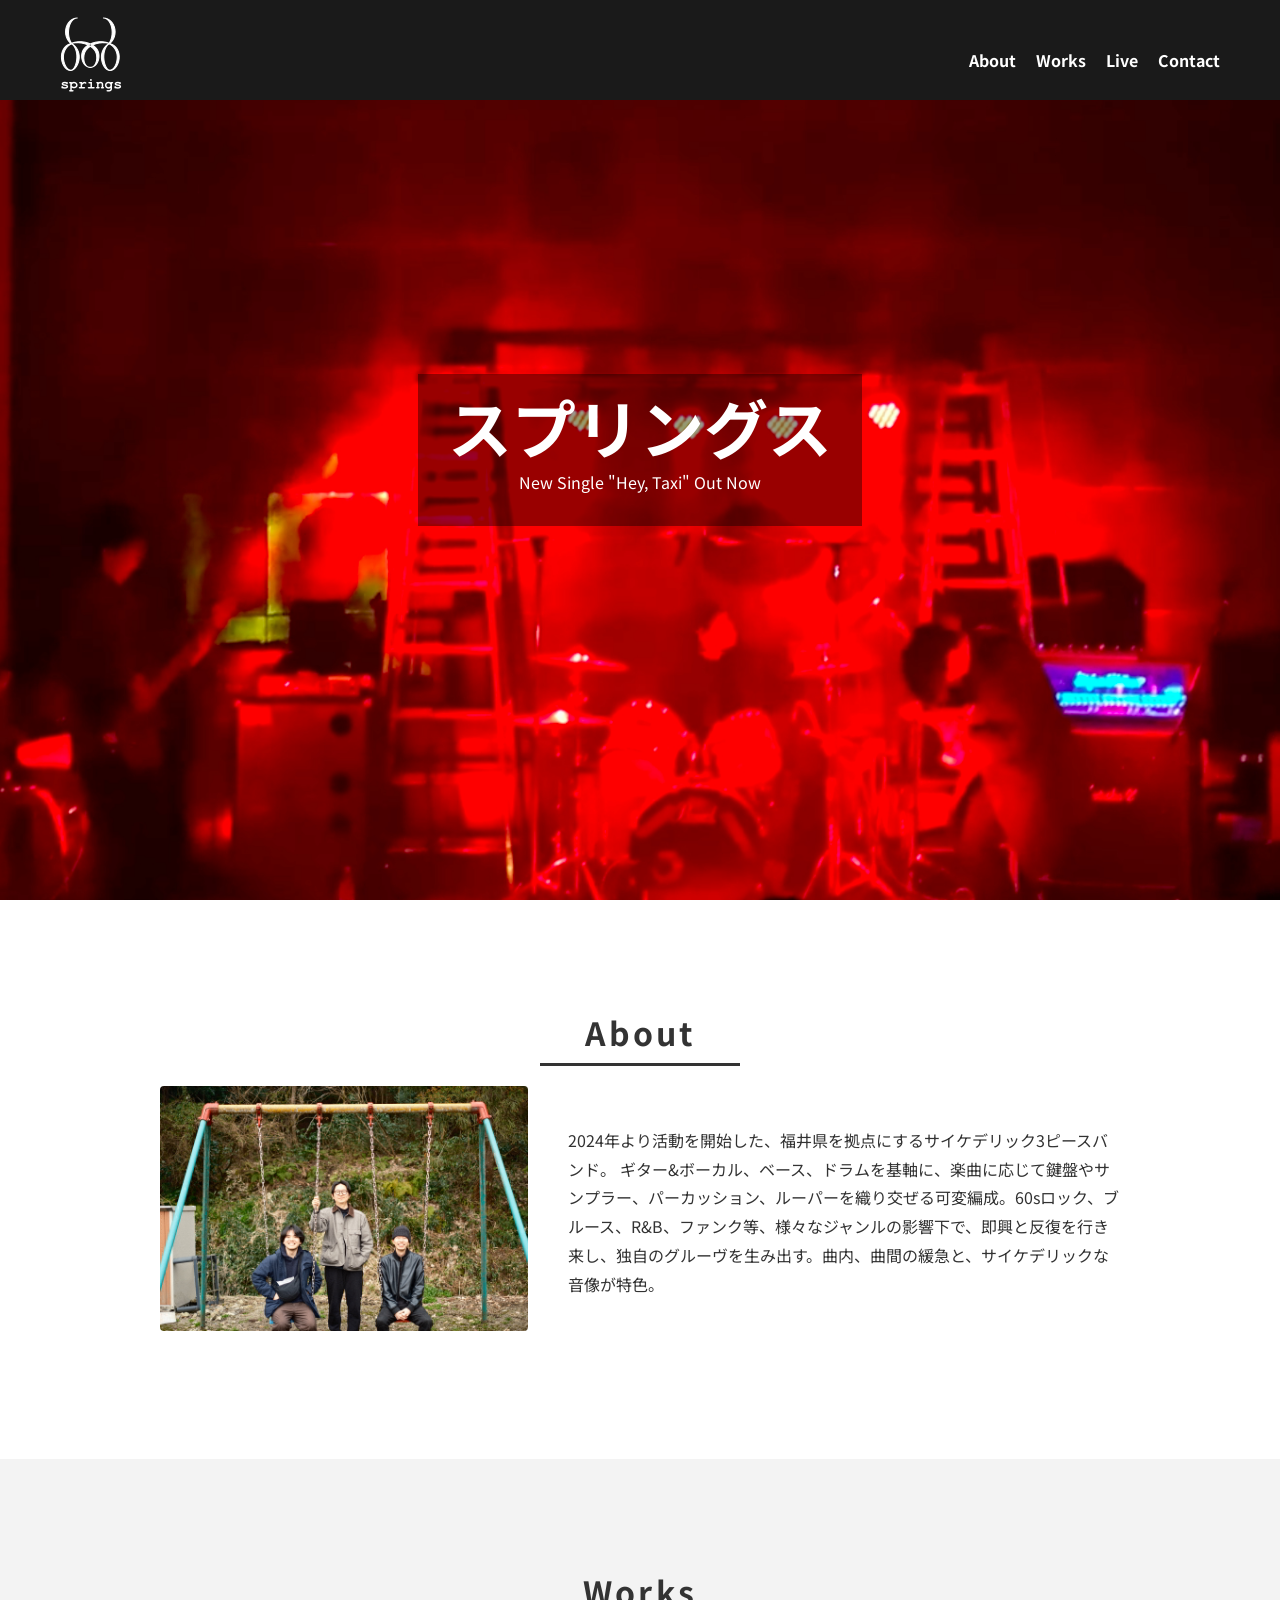
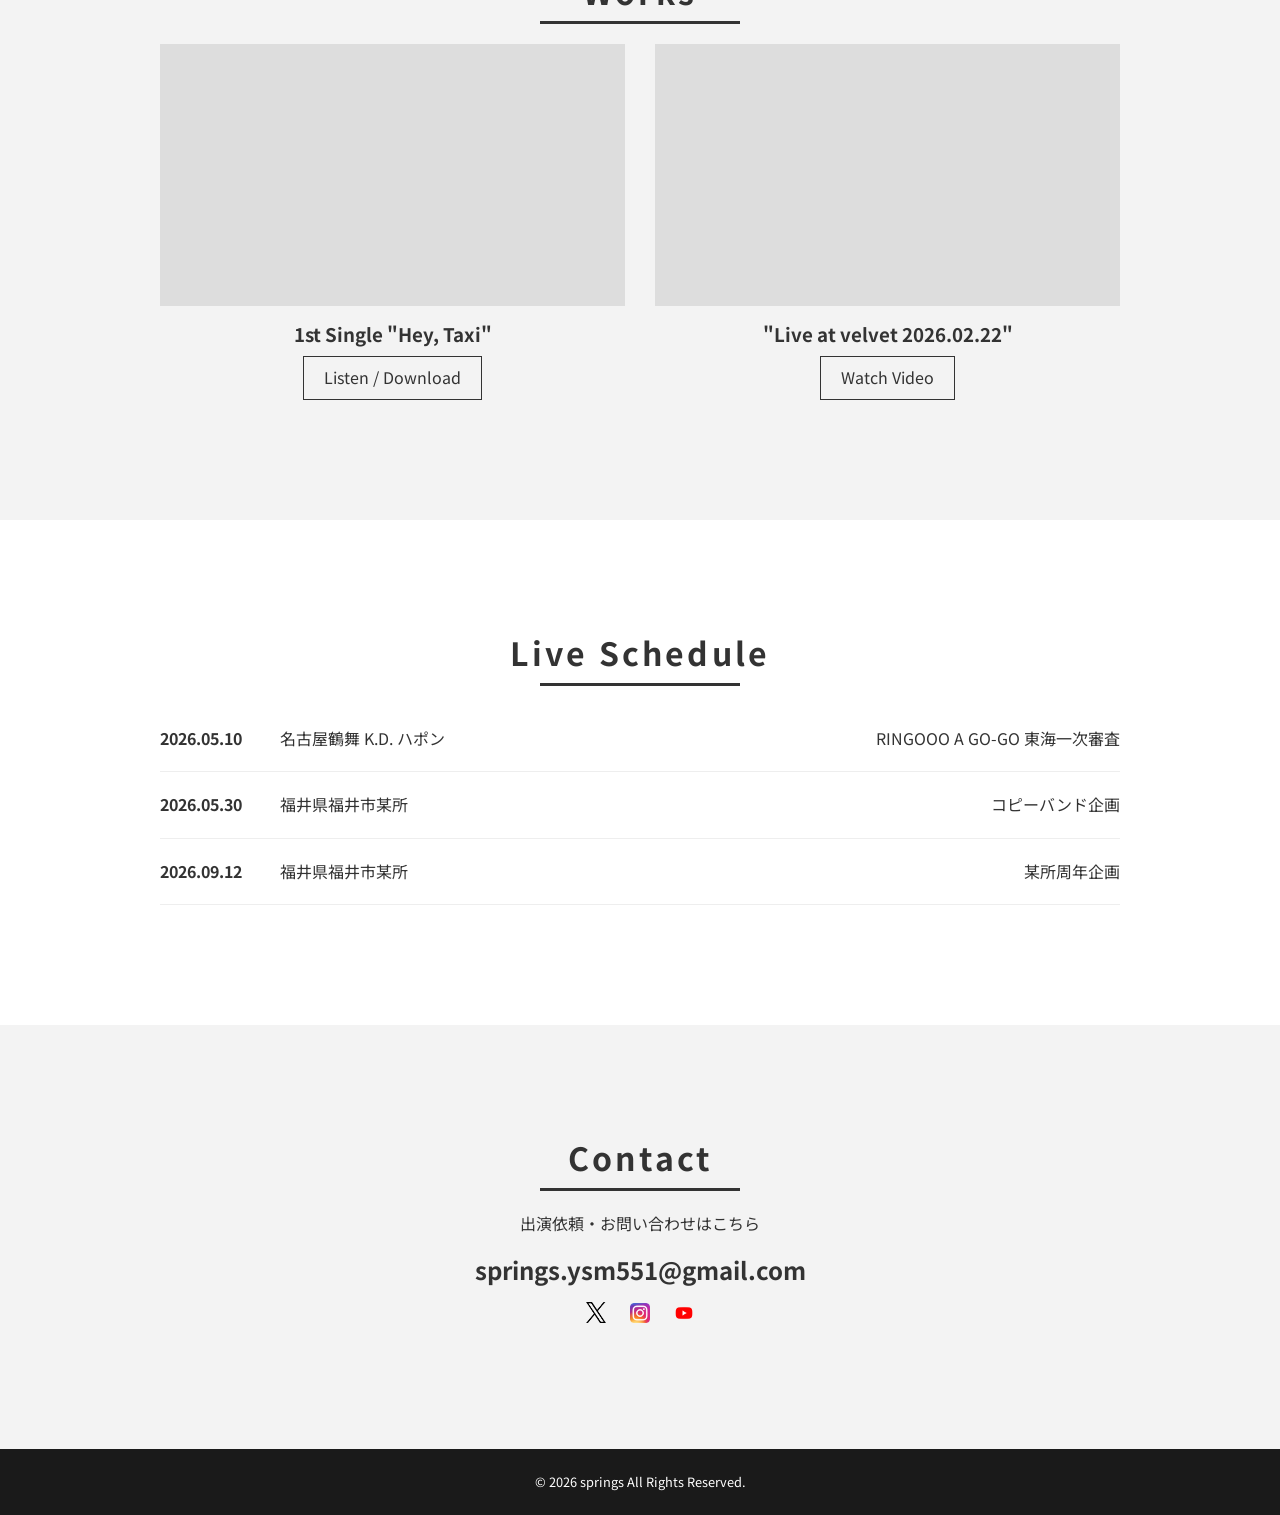
==== index.html @ be267535 "Add files via upload" ====
<!DOCTYPE html>
<html lang="ja">
<head>
    <meta charset="UTF-8">
    <meta name="viewport" content="width=device-width, initial-scale=1.0">
    <title>スプリングス springs | Official EPK</title>
    <link rel="stylesheet" href="style.css">
    <!-- Google Fonts などの導入もおすすめ -->
    <link href="https://fonts.googleapis.com/css2?family=Noto+Sans+JP:wght@400;700&display=swap" rel="stylesheet">
</head>
<body>

    <!-- Navigation -->
    
    <header class="navbar">
        <div class="nav-container">
            <a href="index.html" class="logo">
                <h1>
                    <img src="images/logo.png" alt="springs">
                </h1>
            </a>
            <nav>
                    <ul class="nav-links">
                        <li><a href="#about">About</a></li>
                        <li><a href="#works">Works</a></li>
                        <li><a href="#live">Live</a></li>
                        <li><a href="#contact">Contact</a></li>
                    </ul>
            </nav>
        </div>
    </header>

    <!-- Main Visual -->
    <div class="main-visual">
        <div class="mv-content">
            <p class="logo-font">スプリングス</p>
            <p>New Single "Hey, Taxi" Out Now</p>
        </div>
    </div>

    <main>
        <!-- About Section -->
        <section id="about">
            <div class="container">
                <h2 class="section-title">About</h2>
                <div class="about-flex">
                    <div class="about-img">
                        <img src="images/profile_img.jpg" alt="Artist Photo" width="390px" height="260px">
                    </div>
                    <div class="about-text">
                        <p>2024年より活動を開始した、福井県を拠点にするサイケデリック3ピースバンド。
                            ギター&amp;ボーカル、ベース、ドラムを基軸に、楽曲に応じて鍵盤やサンプラー、パーカッション、ルーパーを織り交ぜる可変編成。60sロック、ブルース、R&amp;B、ファンク等、様々なジャンルの影響下で、即興と反復を行き来し、独自のグルーヴを生み出す。曲内、曲間の緩急と、サイケデリックな音像が特色。</p>
                    </div>
                </div>
            </div>
        </section>

        <!-- Works Section -->
        <section id="works" class="section bg-light">
            <div class="container">
                <h2 class="section-title">Works</h2>
                <div class="works-grid">
                    <!-- LinkCore埋め込み -->
                    <div class="work-item">
                        <div class="embed-contents">
                            <iframe src="https://linkco.re/embed/b1bnbYaE" width="100%" height="100%" frameborder="0"></iframe>
                        </div>
                        <h3>1st Single "Hey, Taxi"</h3>
                        <a href="https://www.tunecore.co.jp/artists?id=1086269" target="_blank" class="btn">Listen / Download</a>
                    </div>
                    <!-- Youtube埋め込み -->
                    <div class="work-item">
                        <div class="embed-contents">
                            <iframe 
                                width="100%" 
                                src="https://www.youtube.com/embed/esaN11Fr7_U" 
                                title="YouTube video player" 
                                frameborder="0" 
                                allow="accelerometer; autoplay; clipboard-write; encrypted-media; gyroscope; picture-in-picture; web-share" 
                                referrerpolicy="strict-origin-when-cross-origin" 
                                allowfullscreen>
                            </iframe>
                        </div>
                        <h3>"Live at velvet 2026.02.22"</h3>
                        <a href="https://youtu.be/esaN11Fr7_U?si=sknvFvO8i6oidEYL" target="_blank" class="btn">Watch Video</a>
                    </div>
                </div>
            </div>
        </section>

        <!-- Live Section -->
        <section id="live" class="section">
            <div class="container">
                <h2 class="section-title">Live Schedule</h2>
                <ul class="live-list">
                    <li>
                        <span class="date">2026.05.10</span>
                        <span class="place">名古屋鶴舞  K.D. ハポン</span>
                        <span class="event">RINGOOO A GO-GO 東海一次審査</span>
                    </li>
                    <li>
                        <span class="date">2026.05.30</span>
                        <span class="place">福井県福井市某所</span>
                        <span class="event">コピーバンド企画</span>
                    </li>
                    <li>
                        <span class="date">2026.09.12</span>
                        <span class="place">福井県福井市某所</span>
                        <span class="event">某所周年企画</span>
                    </li>
                </ul>
            </div>
        </section>

        <!-- Contact Section -->
        <section id="contact" class="section bg-light">
            <div class="container">
                <h2 class="section-title">Contact</h2>
                <div class="contact-info">
                    <p>出演依頼・お問い合わせはこちら</p>
                    <a href="mailto:info@example.com" class="email">
                        springs.ysm551@gmail.com
                    </a>
                    <div class="sns-links">
                        <a href="https://x.com/springs_551" target="_blank">
                            <img src="images/x_logo.png" alt="x_logo" width="20px" height="auto">
                        </a>
                        <a href="https://www.instagram.com/springs_jp?utm_source=ig_web_button_share_sheet&igsh=ZDNlZDc0MzIxNw==" target="_blank">                            <img src="images/instagram_logo.png" alt="x_logo" width="20px" height="auto">
                        </a>
                        <a href="https://youtube.com/channel/UCLnn_Y0XSAqkqNrWa2kUxmA?si=lMRyrMeMDv8eQTsC" target="_blank">                            <img src="images/youtube_logo.png" alt="x_logo" width="20px" height="auto">
                        </a>
                    </div>
                </div>
            </div>
        </section>
    </main>

    <footer class="bg-dark">
        <p>&copy; 2026 springs All Rights Reserved.</p>
    </footer>
    
    
    <script>
        // 画面のスクロールを監視するセンサー（IntersectionObserver）を作成
        const observer = new IntersectionObserver((entries) => {
            entries.forEach(entry => {
                // 見出しが画面内に入ってくる時
                if (entry.isIntersecting) {
                    entry.target.classList.add('is-active'); // クラスを付与
                }
            });
        }, {
            rootMargin: "-10% 0px" // 画面の下から10%上がった位置で反応させる（微調整用）
        });

        // すべての .section-title を見つけて、監視対象にする
        document.querySelectorAll('.section-title').forEach(title => {
            observer.observe(title);
        });
    </script>

</body>
</html>
---- style.css ----
/* Basic Reset */
* {
    margin: 0;
    padding: 0;
    box-sizing: border-box;
}

body {
    font-family: 'Noto Sans JP', sans-serif;
    line-height: 160%;
    color: #333333;
    scroll-behavior: smooth;
}

li {
    list-style: none;
}
a {
    text-decoration: none; color: inherit;
}

/* Layout Helper */
.container {
    max-width: 1000px;
    margin: 0 auto;
    padding: 0 20px;
}

section {
    padding:120px 0;
}

.section-title {
    text-align: center;
    font-size: 2rem;
    margin-bottom: 40px;
    letter-spacing: 0.1em;

    position: relative;
    /*
    display: inline-block;
    border-bottom:1px solid #1a1a1a;
    padding-bottom: 8px;*/
}
/* 文字の下に線を生成する */
.section-title::after {
    content: "";
    position: absolute;
    bottom: -20px;
    left: 50%;
    transform: translateX(-50%);
    width: 0;
    height: 3px;
    background-color: #333;

    transition: width 0.4s ease-out;
}
.section-title.is-active::after {
    width: 200px;
}

.bg-light { 
    background-color: #f3f3f3; 
}
.bg-dark {
    background-color: #1a1a1a; 
    color: #fff;
}

/* Navigation */
.navbar {
    position: fixed;
    top: 0;
    width: 100%;
    height: 100px;
    background-color: #1a1a1a;
    color: #ffffff;
    z-index: 1000;
}

.nav-container {
    display: flex;
    justify-content: space-between;
    align-items: flex-end;
    padding: 15px 20px;
    max-width: 1200px;
    margin: 0 auto;
}

.nav-links { 
    display: flex;
    margin-bottom: 20px;
}
.nav-links li {
    font-weight: bold;
    margin-left: 20px;
}
.nav-links a:hover {
    color: #888;
}

/* Main Visual */
.main-visual {
    height: 100vh;
    background: url(images/main_visual.jpg), center, no-repeat;
    background-size: cover;
    display: flex;
    justify-content: center;
    align-items: center;
    color: #ffffff;
    text-align: center;
}
.main-visual .logo-font{
    font-size: 4rem;
    margin-bottom: 30px;
    font-weight: bold;
}
.mv-content{
    padding: 40px 30px 30px 30px;
    background-color: rgba(0,0,0,0.4);
}


/* About */
.about-flex {
    display: flex;
    align-items: center;
    gap: 40px;
    line-height: 180%;
    flex-wrap: wrap;
}
.about-img {
    flex: 1;
    min-width: 300px;
}
.about-img img {
    width: 100%;
    height: auto;
    border-radius: 4px;
}
.about-text {
    flex: 1.5;
    min-width: 300px;
}




/* Works */
.works-grid {
    display: grid;
    grid-template-columns: repeat(auto-fit, minmax(300px, 1fr));
    gap: 30px;
}

.work-item { text-align: center; }

.embed-contents {
    background: #ddd;
    aspect-ratio: 16 / 9;
    display: flex;
    align-items: center;
    justify-content: center;
    margin-bottom: 15px;
    overflow: hidden;
    position: relative;
}
.embed-contents iframe:first-child{
/* 幅を少しだけ（バーの分）広くする */
    width: calc(100% + 20px); 
    height: 100%;
    
    /* 右側に20px分突き出させて、親のoverflow:hiddenで隠す */
    margin-right: -20px;
}

.btn {
    display: inline-block;
    margin-top: 10px;
    padding: 8px 20px;
    border: 1px solid #333;
    transition: 0.3s;
}

.btn:hover {
    background: #333333;
    color: #ffffff;
}

/* Live */
.live-list li {
    padding: 20px 0;
    border-bottom: 1px solid #eeeeee;
    display: flex;
    justify-content: space-between;
}

.live-list .date {
    font-weight: bold;
    width: 120px;
}
.live-list .place {
    flex: 1;
}

/* Contact */
.contact-info {
    text-align: center;
}
.email {
    display: block;
    font-size: 1.5rem;
    margin: 20px 0;
    font-weight: bold;
}

.sns-links a {
    margin: 0 10px;
}

footer {
    padding: 20px;
    text-align: center;
    font-size: 0.8rem;
}

/* Responsive */
@media (max-width: 768px) {
    .mv-content h1 {
        font-size: 2.5rem;
    }
    .live-list li {
        flex-direction: column;
    }
    .nav-links {
        display: none;
    }
}
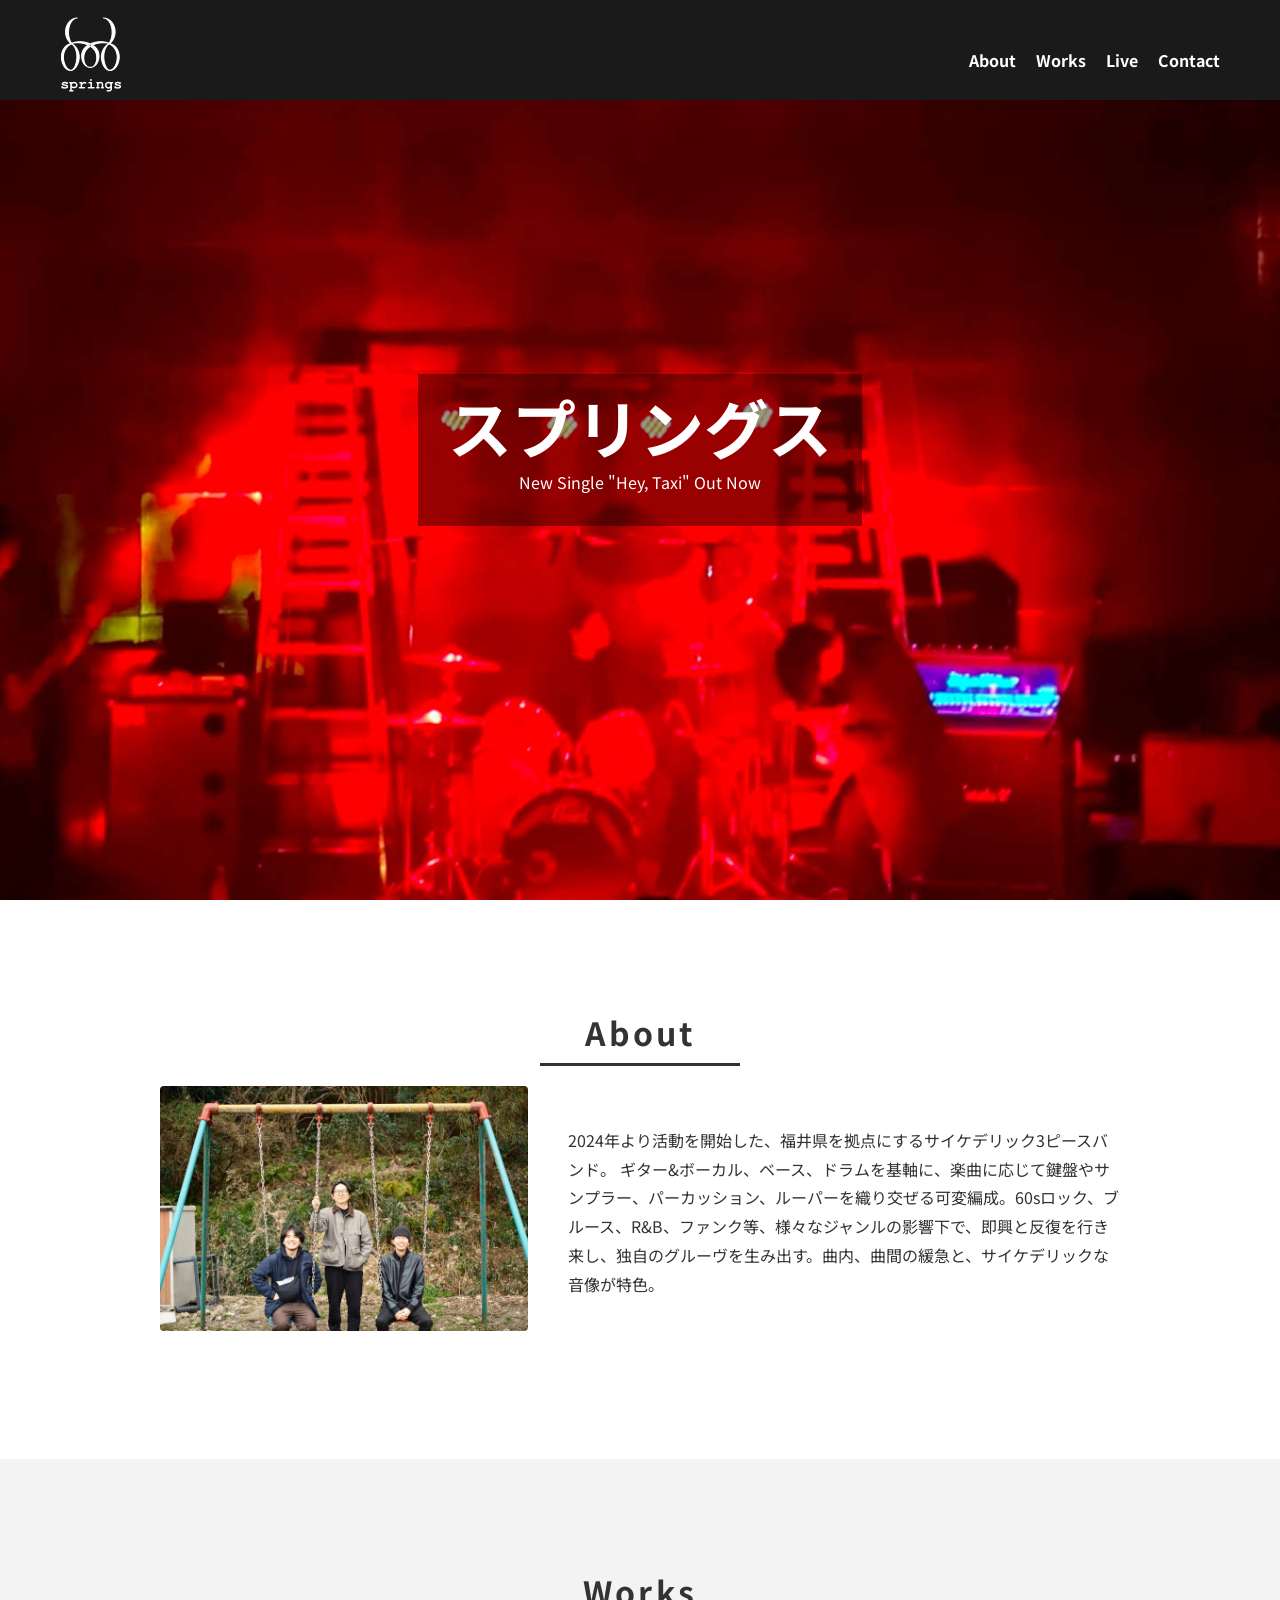
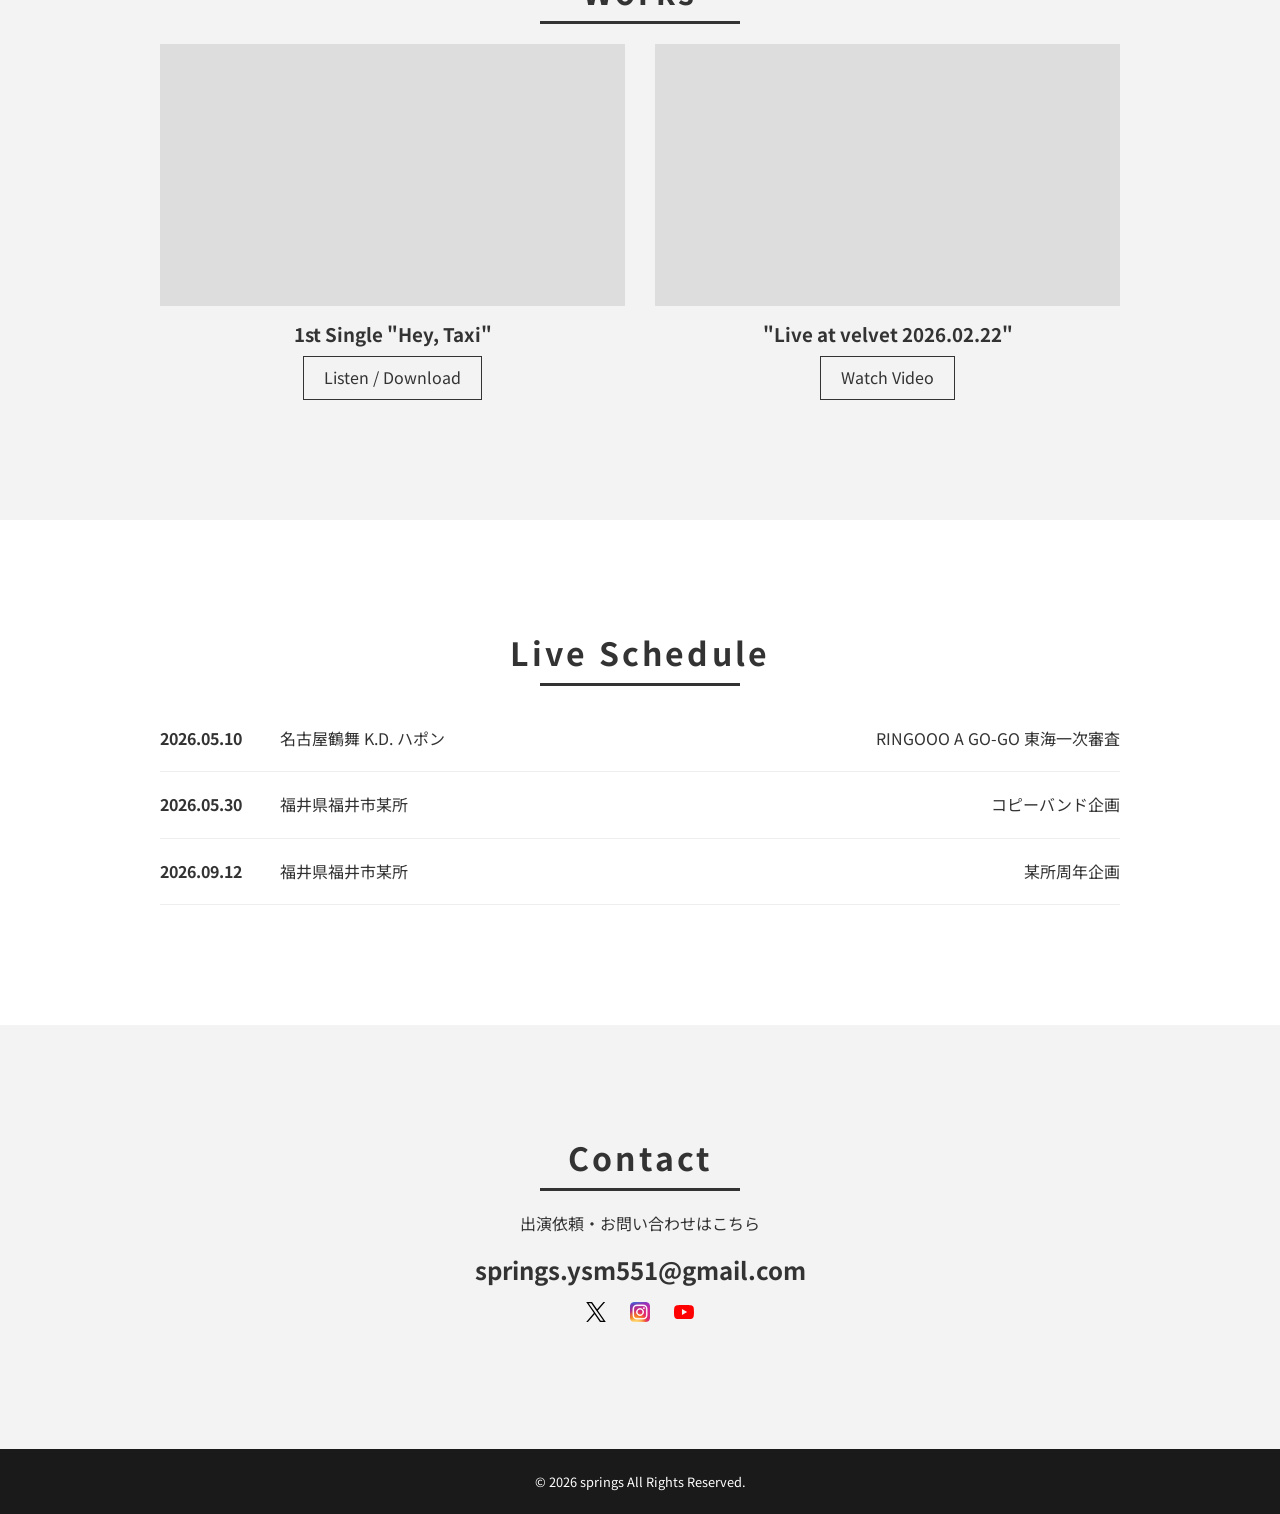
==== commit 17849c93: "Fixes to responsive design elements and image file compression" ====
--- a/index.html
+++ b/index.html
@@ -5,7 +5,6 @@
     <meta name="viewport" content="width=device-width, initial-scale=1.0">
     <title>スプリングス springs | Official EPK</title>
     <link rel="stylesheet" href="style.css">
-    <!-- Google Fonts などの導入もおすすめ -->
     <link href="https://fonts.googleapis.com/css2?family=Noto+Sans+JP:wght@400;700&display=swap" rel="stylesheet">
 </head>
 <body>
@@ -26,6 +25,13 @@
                         <li><a href="#live">Live</a></li>
                         <li><a href="#contact">Contact</a></li>
                     </ul>
+
+                    <!-- hamburger menu -->
+                    <div class="hamburger-btn" id="js-hamburger">
+                        <span></span>
+                        <span></span>
+                        <span></span>
+                    </div>
             </nav>
         </div>
     </header>
@@ -123,11 +129,11 @@
                     </a>
                     <div class="sns-links">
                         <a href="https://x.com/springs_551" target="_blank">
-                            <img src="images/x_logo.png" alt="x_logo" width="20px" height="auto">
+                            <img src="images/x_logo.svg" alt="x_logo" width="20px" height="auto">
                         </a>
-                        <a href="https://www.instagram.com/springs_jp?utm_source=ig_web_button_share_sheet&igsh=ZDNlZDc0MzIxNw==" target="_blank">                            <img src="images/instagram_logo.png" alt="x_logo" width="20px" height="auto">
+                        <a href="https://www.instagram.com/springs_jp?utm_source=ig_web_button_share_sheet&igsh=ZDNlZDc0MzIxNw==" target="_blank">                            <img src="images/instagram_logo.png" alt="instagram_logo" width="20px" height="auto">
                         </a>
-                        <a href="https://youtube.com/channel/UCLnn_Y0XSAqkqNrWa2kUxmA?si=lMRyrMeMDv8eQTsC" target="_blank">                            <img src="images/youtube_logo.png" alt="x_logo" width="20px" height="auto">
+                        <a href="https://youtube.com/channel/UCLnn_Y0XSAqkqNrWa2kUxmA?si=lMRyrMeMDv8eQTsC" target="_blank">                            <img src="images/youtube_logo.svg" alt="youtube_logo" width="20px" height="auto">
                         </a>
                     </div>
                 </div>
@@ -140,24 +146,7 @@
     </footer>
     
     
-    <script>
-        // 画面のスクロールを監視するセンサー（IntersectionObserver）を作成
-        const observer = new IntersectionObserver((entries) => {
-            entries.forEach(entry => {
-                // 見出しが画面内に入ってくる時
-                if (entry.isIntersecting) {
-                    entry.target.classList.add('is-active'); // クラスを付与
-                }
-            });
-        }, {
-            rootMargin: "-10% 0px" // 画面の下から10%上がった位置で反応させる（微調整用）
-        });
-
-        // すべての .section-title を見つけて、監視対象にする
-        document.querySelectorAll('.section-title').forEach(title => {
-            observer.observe(title);
-        });
-    </script>
+    <script src="js/main.js"></script>
 
 </body>
 </html>
--- a/style.css
+++ b/style.css
@@ -6,7 +6,7 @@
 }
 
 body {
-    font-family: 'Noto Sans JP', sans-serif;
+    font-family: "Noto Sans JP", "Helvetica Neue", Arial, "Hiragino Kaku Gothic ProN", "Hiragino Sans", Meiryo, sans-serif;
     line-height: 160%;
     color: #333333;
     scroll-behavior: smooth;
@@ -102,7 +102,7 @@
 /* Main Visual */
 .main-visual {
     height: 100vh;
-    background: url(images/main_visual.jpg), center, no-repeat;
+    background: url(images/main_visual.jpg) center center no-repeat;
     background-size: cover;
     display: flex;
     justify-content: center;
@@ -226,7 +226,8 @@
 
 /* Responsive */
 @media (max-width: 768px) {
-    .mv-content h1 {
+
+    .main-visual .logo-font {
         font-size: 2.5rem;
     }
     .live-list li {
@@ -235,4 +236,69 @@
     .nav-links {
         display: none;
     }
+
+    /* --- PC用のメニューを隠し、スマホ用の全画面メニューにする--- */
+    .nav-links {
+        display: flex;
+        flex-direction: column;
+        justify-content: center;
+        align-items: center;
+        
+        /* 画面全体を覆う設定 */
+        position: fixed;
+        top: 0;
+        left: 100%; /* 最初は画面の右外側に隠す */
+        width: 100%;
+        height: 100vh;
+        background-color: rgba(0, 0, 0, 0.95);
+        transition: left 0.3s ease; /* スライドのアニメーション速度 */
+        z-index: 90;
+        margin: 0;
+        padding: 0;
+    }
+
+    /* ★ボタンが押されてopenクラスがついたらメニューを隠す */
+    .nav-links.open {
+        left: 0; 
+    }
+
+    .nav-links li {
+        margin: 20px 0;
+    }
+    /* --- ハンバーガーボタンの見た目と配置 --- */
+    .hamburger-btn {
+        display: block;
+        position: relative;
+        width: 30px;
+        height: 25px;
+        cursor: pointer;
+        z-index: 100;
+
+        margin-bottom: 10px;
+    }
+    /* 三本線の共通スタイル */
+    .hamburger-btn span {
+        position: absolute;
+        left: 0;
+        width: 100%;
+        height: 2px;
+        background-color: #ffffff;
+        transition: all 0.3s ease;
+    }
+
+    /* 三本線の初期位置（上・中・下） */
+    .hamburger-btn span:nth-child(1) { top: 0; }
+    .hamburger-btn span:nth-child(2) { top: 11px; }
+    .hamburger-btn span:nth-child(3) { top: 22px; }
+
+    /* --- ボタンが押されてactiveクラスがついた時の×の変化 --- */
+    .hamburger-btn.active span:nth-child(1) {
+        transform: translateY(11px) rotate(45deg);
+    }
+    .hamburger-btn.active span:nth-child(2) {
+        opacity: 0; /* 真ん中の線を消す */
+    }
+    .hamburger-btn.active span:nth-child(3) {
+        transform: translateY(-11px) rotate(-45deg);
+    }
 }
